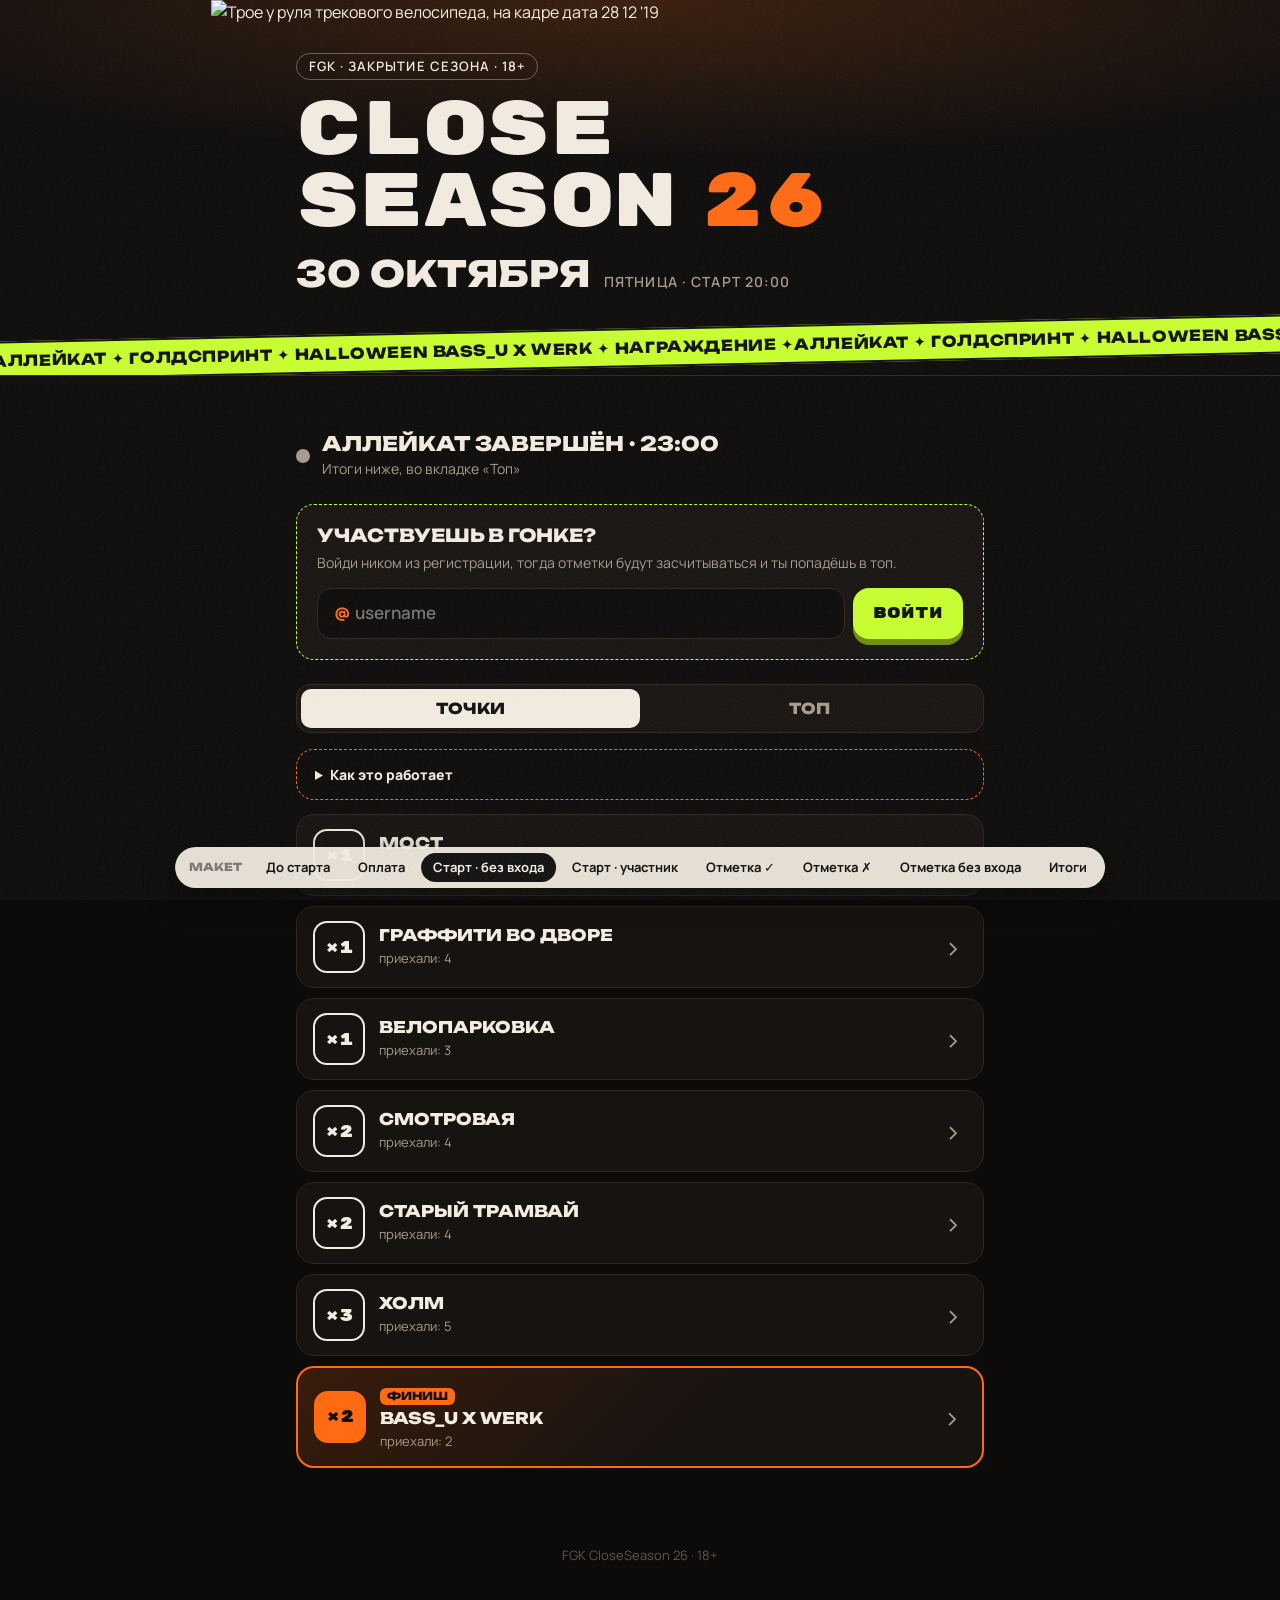
==== index.html @ 2c34e8c1 "Описание: точки сбора нет, старт откуда удобно Co-Authored-By: Claude Opus 5.5 <noreply@anthropic.co" ====
<!doctype html>
<html lang="ru">
<head>
  <meta charset="utf-8">
  <meta name="viewport" content="width=device-width, initial-scale=1">
  <title>FGK CloseSeason 26</title>
  <meta name="description" content="Закрытие сезона FGK 30 октября: аллейкат по точкам города со стартом в 20:00, голдспринт и Halloween bass_u x werk.">
  <meta name="theme-color" content="#0d0b0a">
  <link rel="preconnect" href="https://fonts.googleapis.com">
  <link rel="preconnect" href="https://fonts.gstatic.com" crossorigin>
  <link href="https://fonts.googleapis.com/css2?family=Rubik+Mono+One&family=Unbounded:wght@500;800&family=Manrope:wght@400;600;800&display=swap" rel="stylesheet">
  <link rel="stylesheet" href="style.css?v=202610292200">
</head>
<body>
  <div class="grain" aria-hidden="true"></div>
  <div class="testbar" id="testbar" hidden>
    Тестовый режим: отметки не идут в зачёт
    <button type="button" id="test-exit">выйти</button>
  </div>

  <header class="hero">
    <figure class="hero__photo">
      <img src="assets/hero.webp" alt="Трое у руля трекового велосипеда, на кадре дата 28 12 '19">
    </figure>
    <div class="hero__content">
      <p class="hero__kicker">FGK · закрытие сезона · 18+</p>
      <h1 class="hero__title">Close Season<span>26</span></h1>
      <p class="hero__date"><time datetime="2026-10-30" data-start="date">30 октября</time><span><span data-start="weekday">пятница</span> · старт <span data-start="time">20:00</span></span></p>
    </div>
    <div class="ticker" aria-hidden="true">
      <div class="ticker__track">
        <span>аллейкат ✦ голдспринт ✦ halloween bass_u x werk ✦ награждение ✦ </span>
        <span>аллейкат ✦ голдспринт ✦ halloween bass_u x werk ✦ награждение ✦ </span>
      </div>
    </div>
  </header>

  <main class="wrap">
    <!-- ===== до старта: регистрация ===== -->
    <div class="view" id="reg-view">
      <section class="countdown" aria-live="off">
        <p class="countdown__label">До старта аллейката</p>
        <p class="countdown__value" id="countdown">…</p>
        <p class="countdown__note">В <span data-start="time">20:00</span> регистрация закроется, а здесь появятся точки маршрута.</p>
      </section>

      <section class="intro">
        <p class="lead">На закрытие мы подготовили для вас сразу два эвента, и один плавно перетекает в другой.</p>

        <ol class="route">
          <li class="route__step">
            <span class="route__num">01</span>
            <div>
              <h2>Аллейкат <span class="tag tag--acid" data-start="time">20:00</span></h2>
              <p>Адреса всех точек появятся здесь в <span data-start="time">20:00</span>. Точки сбора нет, каждый стартует откуда ему удобно. Точки берёшь в любом порядке и отмечаешься на месте прямо на сайте, он проверит геолокацию. <b>На каждой точке первый получает больше всего очков, второй меньше, и так далее.</b> Побеждает тот, у кого больше очков в сумме. Некоторые точки ценнее, очки за них умножаются. Финиш в верке отмечаешь последним: после него точки не засчитываются. Отметки засчитываются по нику из регистрации. <strong>Шлем обязателен.</strong></p>
            </div>
          </li>
          <li class="route__step">
            <span class="route__num">02</span>
            <div>
              <h2>Голдспринт</h2>
              <p>Гонка на наших велосипедах и станках, там же награждение. Велики паркуем на улице.</p>
            </div>
          </li>
          <li class="route__step">
            <span class="route__num">03</span>
            <div>
              <h2>Halloween <span class="tag">bass_u x werk</span></h2>
              <p>Финиш аллейката и туса в самом верке. Возьмите сменку под стрепы и под танцы.</p>
            </div>
          </li>
        </ol>
      </section>

      <section class="price" aria-labelledby="price-title">
        <h2 id="price-title" class="section-title">Участие</h2>
        <div class="price__grid">
          <div class="price__card">
            <span class="price__label">с 26 октября</span>
            <span class="price__value">600 ₽</span>
          </div>
          <div class="price__card">
            <span class="price__label">было до 26 октября</span>
            <span class="price__value"><s>300 ₽</s></span>
          </div>
          <div class="price__card price__card--free">
            <span class="price__label">девушки</span>
            <span class="price__value">бесплатно</span>
          </div>
        </div>
      </section>

      <form class="form" id="reg-form" novalidate>
        <h2 class="section-title">Регистрация</h2>
        <p class="form__note"><span class="req">*</span> обязательные поля · закрывается <span data-start="dm">30.10</span> в <span data-start="time">20:00</span></p>

        <div class="field" data-field="telegram">
          <label class="field__label" for="telegram">Ник в Telegram <span class="req">*</span></label>
          <div class="field__input field__input--prefixed">
            <span class="field__prefix" aria-hidden="true">@</span>
            <input id="telegram" name="telegram" type="text" autocomplete="off" autocapitalize="off" spellcheck="false" placeholder="username" required>
          </div>
          <p class="field__error" role="alert"></p>
        </div>

        <fieldset class="field" data-field="gender">
          <legend class="field__label">Пол <span class="req">*</span></legend>
          <div class="choice">
            <label class="choice__item">
              <input type="radio" name="gender" value="М" required>
              <span>М</span>
            </label>
            <label class="choice__item">
              <input type="radio" name="gender" value="Ж">
              <span>Ж</span>
            </label>
          </div>
          <p class="field__hint" id="gender-hint" hidden>Для девушек участие бесплатное.</p>
          <p class="field__error" role="alert"></p>
        </fieldset>

        <button class="submit" type="submit">
          <span class="submit__text">Гоу газ</span>
          <span class="submit__spinner" aria-hidden="true"></span>
        </button>
        <p class="form__status" id="form-status" role="alert"></p>
      </form>

      <section class="done" id="done" hidden tabindex="-1">
        <h2 id="done-title">Ты в списке!</h2>
        <p id="done-text"><span data-start="date">30 октября</span> в <span data-start="time">20:00</span> здесь появятся точки маршрута. Не забудь шлем.</p>

        <div class="paybox" id="paybox" data-state="wait">
          <div class="paybox__head">
            <span class="paybox__badge" id="pay-badge">ждём перевод</span>
            <span class="paybox__sum" id="pay-sum">600 ₽</span>
          </div>
          <p class="paynick paynick--box">В сообщении к переводу обязательно напиши свой ник <button type="button" class="copy" id="pay-nick" data-copy="@nick">@nick</button></p>
          <ol class="paybox__steps">
            <li>Открой приложение своего банка → перевод <b>по номеру телефона</b>.</li>
            <li>Номер: <button type="button" class="copy" data-copy="+79966061200">+7 996 606-12-00</button></li>
            <li>Банк получателя: <b>Сбербанк</b>, получатель Тимур.</li>
            <li>Сумма: <button type="button" class="copy" id="pay-sum-copy" data-copy="600">600 ₽</button></li>
          </ol>
          <form class="paysource" id="paysource" novalidate>
            <label class="paysource__label" for="pay-from">Укажи источник оплаты</label>
            <div class="field__input">
              <input id="pay-from" type="text" autocomplete="off" placeholder="например: Иван И., Тинькофф">
            </div>
            <button class="submit submit--small" type="submit">Я перевёл</button>
            <p class="field__error" id="pay-from-error" role="alert"></p>
          </form>
          <p class="paybox__note" id="pay-note">Как только увидим перевод, отметим оплату, и статус здесь сменится.</p>
          <button type="button" class="paybox__refresh" id="pay-refresh">Обновить статус</button>
        </div>

        <button type="button" class="link-btn" id="again">Зарегистрировать другого участника</button>
      </section>
    </div>

    <!-- ===== со старта: гонка ===== -->
    <div class="view" id="race-view" hidden>
      <section class="live" id="live">
        <span class="live__dot" aria-hidden="true"></span>
        <p class="live__text"><span id="live-label">Аллейкат идёт</span> <span class="live__clock">· <span id="race-clock">20:00</span></span></p>
        <p class="live__sub" id="live-sub">Регистрация закрыта</p>
      </section>

      <!-- гость: точки видны, но отметки не засчитываются -->
      <section class="join" id="race-join">
        <h2>Участвуешь в гонке?</h2>
        <p>Войди ником из регистрации, тогда отметки будут засчитываться и ты попадёшь в топ.</p>
        <form class="join__form" id="login-form" novalidate>
          <div class="field__input field__input--prefixed">
            <span class="field__prefix" aria-hidden="true">@</span>
            <input id="login-nick" type="text" autocomplete="off" autocapitalize="off" spellcheck="false" placeholder="username" aria-label="Ник в Telegram">
          </div>
          <button class="submit submit--small" type="submit">Войти</button>
        </form>
        <p class="field__error" id="login-error" role="alert"></p>
      </section>

      <!-- точки и топ - видны всем -->
      <section id="race-open">
        <div class="me" id="me" hidden></div>

        <div class="tabs" role="tablist">
          <button class="tabs__btn is-active" role="tab" aria-selected="true" data-tab="points">Точки</button>
          <button class="tabs__btn" role="tab" aria-selected="false" data-tab="top">Топ</button>
        </div>

        <div class="tab" id="tab-points">
          <details class="howto">
            <summary>Как это работает</summary>
            <ol>
              <li>Точки берёшь в любом порядке. Нажми на точку: там фото, описание и карта.</li>
              <li>Приехал, жмёшь «Отметиться здесь» и разрешаешь геолокацию: точка засчитывается, только если ты рядом с ней.</li>
              <li>Если гео глючит или уводит за город, отправь фото с точки. Организаторы проверят и засчитают его временем отправки.</li>
              <li>Кто первым приехал на точку, получает больше всего очков, каждый следующий на 1 меньше. Ценность точки (×2) умножает очки.</li>
              <li>Побеждает тот, у кого больше очков. При равенстве выше тот, кто набрал их раньше. Кто где был и топ откроются после конца аллейката.</li>
              <li>Финиш в верке отмечаешь последним: после него точки не засчитываются.</li>
            </ol>
          </details>
          <ul class="cps" id="cps"></ul>
        </div>

        <div class="tab" id="tab-top" hidden>
          <ol class="board" id="board"></ol>
        </div>
      </section>
    </div>
  </main>

  <!-- ===== страница точки ===== -->
  <div class="sheet sheet--cp" id="cp-sheet" hidden>
    <div class="sheet__card cpd" role="dialog" aria-modal="true" aria-label="Точка" tabindex="-1">
      <button type="button" class="cpd__close" id="cp-sheet-close" aria-label="Закрыть">✕</button>
      <div id="cp-sheet-body"></div>
    </div>
  </div>

  <!-- ===== результат отметки ===== -->
  <input type="file" id="photo-input" accept="image/*" capture="environment" hidden>
  <div class="sheet" id="scan-sheet" hidden>
    <div class="sheet__card" role="dialog" aria-modal="true" aria-labelledby="scan-title" tabindex="-1">
      <p class="sheet__step" id="scan-step">Проверяем геолокацию…</p>
      <div class="sheet__icon" id="scan-icon" aria-hidden="true">📍</div>
      <h2 id="scan-title">Точка</h2>
      <p id="scan-text"></p>
      <button type="button" class="submit submit--small" id="scan-close">К точкам</button>
      <button type="button" class="link-btn sheet__extra" id="scan-photo" hidden>Отправить фото с точки</button>
      <button type="button" class="link-btn sheet__extra" id="scan-extra" hidden>Записать сюда координаты точки</button>
    </div>
  </div>

  <!-- переключатель состояний - только для макета -->
  <nav class="demo" aria-label="Состояния макета">
    <span class="demo__label">макет</span>
    <button type="button" data-demo="reg">До старта</button>
    <button type="button" data-demo="pay">Оплата</button>
    <button type="button" data-demo="guest">Старт · без входа</button>
    <button type="button" data-demo="racer">Старт · участник</button>
    <button type="button" data-demo="scan-ok">Отметка ✓</button>
    <button type="button" data-demo="scan-far">Отметка ✗</button>
    <button type="button" data-demo="scan-guest">Отметка без входа</button>
    <button type="button" data-demo="results">Итоги</button>
  </nav>

  <footer class="footer">
    <p>FGK CloseSeason 26 · 18+</p>
  </footer>

  <script src="config.js?v=202610292200"></script>
  <script src="data.js?v=202610292200"></script>
  <script src="app.js?v=202610292200"></script>
</body>
</html>
---- style.css ----
:root {
  --bg: #0d0b0a;
  --bg-2: #171311;
  --ink: #f3ece1;
  --muted: #a89c8c;
  --line: #2e2723;
  --orange: #ff6a13;
  --acid: #c8ff2e;
  --danger: #ff4d6d;
  --radius: 18px;
  --display: "Rubik Mono One", "Unbounded", system-ui, sans-serif;
  --head: "Unbounded", system-ui, sans-serif;
  --body: "Manrope", system-ui, -apple-system, sans-serif;
}

* { box-sizing: border-box; }
[hidden] { display: none !important; }
html { -webkit-text-size-adjust: 100%; }
body {
  margin: 0;
  background: var(--bg);
  color: var(--ink);
  font: 16px/1.55 var(--body);
  overflow-x: hidden;
}
img { max-width: 100%; display: block; }
h1, h2, h3 { margin: 0; }

/* film grain */
.grain {
  position: fixed; inset: 0;
  pointer-events: none; z-index: 50; opacity: .07;
  background-image: url("data:image/svg+xml,%3Csvg xmlns='http://www.w3.org/2000/svg' width='200' height='200'%3E%3Cfilter id='n'%3E%3CfeTurbulence type='fractalNoise' baseFrequency='.9' numOctaves='3' stitchTiles='stitch'/%3E%3C/filter%3E%3Crect width='100%25' height='100%25' filter='url(%23n)'/%3E%3C/svg%3E");
}

/* ---------- hero ---------- */
.hero {
  position: relative;
  padding-bottom: 8px;
  overflow: hidden;
  border-bottom: 1px solid var(--line);
  background: radial-gradient(90% 60% at 50% 0%, rgba(255,106,19,.18), transparent 70%);
}
/* кадр целиком, без обрезки - важны и края, и дата в углу */
.hero__photo {
  margin: 0 auto;
  /* кадр 920×598: по высоте не больше ~62% экрана, чтобы заголовок был виден сразу */
  max-width: min(960px, calc(62vh * 920 / 598));
}
.hero__photo img {
  width: 100%; height: auto;
  filter: saturate(1.1) contrast(1.03);
}
.hero__content {
  position: relative;
  width: 100%; max-width: 720px;
  margin: 0 auto;
  padding: 28px 16px 36px;
}
.hero__kicker {
  display: inline-block;
  margin: 0 0 14px;
  padding: 6px 12px;
  border: 1px solid rgba(243,236,225,.35);
  border-radius: 999px;
  font: 600 13px/1 var(--body);
  letter-spacing: .08em; text-transform: uppercase;
}
.hero__title {
  font: 400 clamp(34px, 8.4vw, 76px)/.95 var(--display);
  text-transform: uppercase;
  letter-spacing: -.02em;
}
.hero__title span {
  color: var(--orange);
  margin-left: .3em;
}

.ticker {
  position: relative;
  background: var(--acid); color: #111;
  transform: rotate(-1.2deg);
  margin: 0 -8px;
  overflow: hidden; white-space: nowrap;
  border-top: 2px solid #111; border-bottom: 2px solid #111;
}
.ticker__track {
  display: inline-flex;
  animation: ticker 22s linear infinite;
}
.ticker__track span {
  padding: 10px 0;
  font: 800 15px/1 var(--head);
  text-transform: uppercase; letter-spacing: .04em;
}
@keyframes ticker { to { transform: translateX(-50%); } }

.hero__date {
  display: flex; flex-wrap: wrap; align-items: baseline; gap: 6px 14px;
  margin: 18px 0 0;
}
.hero__date time {
  font: 800 clamp(24px, 4.6vw, 36px)/1 var(--head);
  text-transform: uppercase;
}
.hero__date span {
  color: var(--muted);
  font: 600 14px/1 var(--body);
  text-transform: uppercase; letter-spacing: .08em;
}

/* ---------- layout ---------- */
.wrap {
  max-width: 720px;
  margin: 0 auto;
  padding: 56px 16px 40px;
}
.section-title {
  font: 800 clamp(24px, 5vw, 32px)/1.1 var(--head);
  text-transform: uppercase;
  margin-bottom: 20px;
}

/* ---------- intro / route ---------- */
.lead {
  margin: 0 0 28px;
  font: 500 clamp(19px, 3.6vw, 24px)/1.4 var(--head);
}
.route {
  list-style: none; margin: 0; padding: 0;
  position: relative;
  display: grid; gap: 12px;
}
.route__step {
  position: relative;
  display: grid; grid-template-columns: 64px 1fr; gap: 16px;
  padding: 18px 20px;
  background: var(--bg-2);
  border: 1px solid var(--line);
  border-radius: var(--radius);
}
.route__step + .route__step::before {
  content: "";
  position: absolute; left: 51px; top: -13px;
  height: 14px; border-left: 2px dashed var(--orange);
}
.route__num {
  display: grid; place-items: center;
  width: 64px; height: 64px;
  border-radius: 50%;
  background: var(--orange); color: #111;
  font: 400 20px/1 var(--display);
}
.route__step h2 {
  font: 800 20px/1.2 var(--head);
  text-transform: uppercase;
  margin: 4px 0 4px;
}
.route__step .tag {
  display: inline-block;
  margin-left: 4px; padding: 3px 8px 4px;
  border-radius: 6px;
  background: var(--orange); color: #111;
  font: 800 .8em/1 var(--head);
  text-transform: none; letter-spacing: 0;
  transform: rotate(-2deg);
}
.route__step p { margin: 0; color: var(--muted); }
.route__step strong { color: var(--acid); font-weight: 800; }
.route__step p b { color: var(--ink); font-weight: 800; }

/* ---------- price ---------- */
.price__grid {
  display: grid; gap: 12px;
  grid-template-columns: repeat(3, 1fr);
}
.price__card {
  display: flex; flex-direction: column; justify-content: space-between; gap: 18px;
  min-height: 130px;
  padding: 18px;
  border-radius: var(--radius);
  border: 1px solid var(--line);
  background: var(--bg-2);
}
.price__card:nth-child(2) { opacity: .5; }
.price__value s { text-decoration-thickness: 3px; }
.price__card--free {
  background: var(--acid); color: #111; border-color: var(--acid);
  transform: rotate(1.5deg);
}
.price__label { font-size: 13px; color: var(--muted); text-transform: uppercase; letter-spacing: .05em; }
.price__card--free .price__label { color: #333; }
.price__value { white-space: nowrap; font: 800 clamp(24px, 5vw, 34px)/1 var(--head); }

.pay {
  margin-top: 16px;
  padding: 16px 20px;
  border: 1px dashed var(--orange);
  border-radius: var(--radius);
}
.pay p { margin: 0; color: var(--muted); }
.pay b { color: var(--ink); }

/* ---------- form ---------- */
.form {
  padding: 28px 22px 26px;
  border-radius: 26px;
  background:
    linear-gradient(var(--bg-2), var(--bg-2)) padding-box,
    linear-gradient(135deg, var(--orange), transparent 40%, transparent 60%, var(--acid)) border-box;
  border: 2px solid transparent;
}
.form .section-title { margin-bottom: 6px; }
.form__note { margin: 0 0 24px; color: var(--muted); font-size: 14px; }
.req { color: var(--orange); }

.field { border: 0; margin: 0 0 22px; padding: 0; min-width: 0; }
.field__label {
  display: block; padding: 0;
  margin-bottom: 10px;
  font: 800 15px/1.2 var(--head);
  text-transform: uppercase; letter-spacing: .02em;
}
.field__hint { margin: -4px 0 10px; color: var(--muted); font-size: 14px; }
.field__hint--pay { line-height: 1.7; }
.field__hint--pay .copy { padding: 2px 8px; }
.paynick {
  margin: 0 0 12px; padding: 10px 12px; border-radius: 10px;
  border: 1px solid var(--orange); background: rgba(255, 106, 19, .1);
  color: var(--ink); font-weight: 800; font-size: 15px; line-height: 1.6;
}
.paynick .copy { padding: 2px 8px; }
.paynick__empty { color: var(--muted); font-weight: 600; }
.paynick--box { margin: 16px 0 0; }
.field__input {
  display: flex; align-items: center;
  border: 1.5px solid var(--line);
  border-radius: 14px;
  background: var(--bg);
  transition: border-color .15s, box-shadow .15s;
}
.field__input:focus-within { border-color: var(--orange); box-shadow: 0 0 0 4px rgba(255,106,19,.18); }
.field__prefix { padding-left: 16px; color: var(--orange); font-weight: 800; font-size: 18px; }
.field__input--prefixed input { padding-left: 4px; }
.field input[type="text"], .paysource input[type="text"] {
  flex: 1; min-width: 0;
  padding: 15px 16px;
  border: 0; outline: 0;
  background: transparent; color: var(--ink);
  font: 600 17px/1.2 var(--body);
}
.field input::placeholder, .paysource input::placeholder { color: #5f554c; }

.choice { display: grid; grid-template-columns: 1fr 1fr; gap: 10px; }
.choice__item { position: relative; cursor: pointer; }
.choice__item input { position: absolute; opacity: 0; pointer-events: none; }
.choice__item span {
  display: grid; place-items: center;
  height: 64px;
  border: 1.5px solid var(--line);
  border-radius: 14px;
  background: var(--bg);
  font: 400 24px/1 var(--display);
  transition: background .15s, color .15s, border-color .15s, transform .15s;
}
.choice__item:hover span { border-color: var(--muted); }
.choice__item input:checked + span { background: var(--orange); border-color: var(--orange); color: #111; transform: translateY(-2px); }
.choice__item input:focus-visible + span { box-shadow: 0 0 0 4px rgba(200,255,46,.35); }
#gender-hint { margin: 10px 0 0; color: var(--acid); }

.field__error { margin: 8px 0 0; min-height: 0; color: var(--danger); font-size: 14px; font-weight: 600; }
.field__error:empty { display: none; }
.field.is-invalid .field__input,
.field.is-invalid .choice__item span { border-color: var(--danger); }

.submit {
  position: relative;
  width: 100%;
  margin-top: 6px;
  padding: 20px;
  border: 0; border-radius: 16px;
  background: var(--acid); color: #111;
  font: 400 20px/1 var(--display);
  text-transform: uppercase;
  cursor: pointer;
  box-shadow: 0 6px 0 #6e8f10;
  transition: transform .1s, box-shadow .1s;
}
.submit:hover { transform: translateY(-1px); box-shadow: 0 7px 0 #6e8f10; }
.submit:active { transform: translateY(5px); box-shadow: 0 1px 0 #6e8f10; }
.submit:focus-visible { outline: 3px solid var(--orange); outline-offset: 4px; }
.submit__spinner {
  display: none;
  position: absolute; right: 22px; top: 50%;
  width: 20px; height: 20px; margin-top: -10px;
  border: 3px solid #111; border-right-color: transparent; border-radius: 50%;
  animation: spin .7s linear infinite;
}
.submit.is-loading .submit__spinner { display: block; }
@keyframes spin { to { transform: rotate(360deg); } }
.form__status { margin: 12px 0 0; text-align: center; color: var(--danger); font-size: 14px; font-weight: 600; }
.form__status:empty { display: none; }

/* ---------- done ---------- */
.done {
  text-align: center;
  padding: 36px 22px;
  border-radius: 26px;
  background: var(--orange); color: #111;
  outline: none;
}
.done h2 { font: 400 clamp(28px, 7vw, 44px)/1 var(--display); text-transform: uppercase; margin: 12px 0; }
.done p { margin: 0 0 20px; font-weight: 600; }
.paybox {
  margin: 4px auto 22px;
  max-width: 460px;
  padding: 20px;
  border-radius: 20px;
  background: var(--bg); color: var(--ink);
  text-align: left;
}
.paybox__head { display: flex; align-items: center; justify-content: space-between; gap: 12px; }
.paybox__badge {
  padding: 6px 10px; border-radius: 999px; white-space: nowrap;
  background: var(--line); color: var(--ink);
  font: 800 12px/1 var(--head); text-transform: uppercase;
}
.paybox__sum { font: 800 30px/1 var(--head); white-space: nowrap; }
.paybox__steps { margin: 16px 0 0; padding-left: 20px; display: grid; gap: 10px; color: var(--muted); font-size: 15px; }
.paybox__steps b { color: var(--ink); }
.paybox__note { margin: 16px 0 0 !important; color: var(--muted); font-size: 14px; font-weight: 400 !important; }
.paybox__refresh {
  all: unset; cursor: pointer; margin-top: 12px;
  color: var(--orange); font-size: 14px; font-weight: 800;
}
.paybox__refresh:disabled { opacity: .5; cursor: progress; }
.paybox[data-state="paid"] .paybox__badge,
.paybox[data-state="free"] .paybox__badge { background: var(--acid); color: #111; }
.paybox[data-state="paid"] .paynick,
.paybox[data-state="free"] .paynick,
.paybox[data-state="paid"] .paybox__steps,
.paybox[data-state="free"] .paybox__steps,
.paybox[data-state="paid"] .paybox__refresh,
.paybox[data-state="free"] .paybox__refresh { display: none; }
.copy {
  all: unset; cursor: pointer;
  display: inline-block; margin: 2px 0;
  padding: 5px 10px; border-radius: 8px;
  background: var(--bg-2); border: 1px solid var(--line);
  color: var(--orange); font-weight: 800;
}
.copy::after { content: " ⧉"; opacity: .6; font-weight: 400; }
.copy:focus-visible, .paybox__refresh:focus-visible { outline: 2px solid var(--acid); outline-offset: 2px; }

.link-btn { all: unset; cursor: pointer; font-weight: 800; text-decoration: underline; text-underline-offset: 4px; }
@keyframes bob { 50% { transform: translateY(-8px) rotate(-6deg); } }

.footer {
  padding: 24px 16px 40px;
  text-align: center;
  color: #5f554c; font-size: 13px;
}

/* ---------- tags ---------- */
.tag--acid { background: var(--acid); }

/* ---------- countdown ---------- */
.countdown {
  padding: 22px 22px 20px;
  border-radius: var(--radius);
  border: 1px solid var(--line);
  background: var(--bg-2);
}
.countdown__label { margin: 0 0 6px; color: var(--muted); font-size: 13px; text-transform: uppercase; letter-spacing: .08em; }
.countdown__value { margin: 0; font: 800 clamp(28px, 7vw, 44px)/1.1 var(--head); color: var(--orange); }
.countdown__note { margin: 10px 0 0; color: var(--muted); font-size: 14px; }

/* ---------- race: live header ---------- */
.view { display: grid; gap: 56px; }
.view > * { margin-bottom: 0; }
#race-view { gap: 24px; }
.live {
  display: grid; grid-template-columns: auto 1fr; align-items: center; gap: 2px 12px;
}
.live__dot {
  grid-row: span 2;
  width: 14px; height: 14px; border-radius: 50%;
  background: var(--danger);
  box-shadow: 0 0 0 0 rgba(255,77,109,.6);
  animation: pulse 1.6s infinite;
}
@keyframes pulse { 70% { box-shadow: 0 0 0 12px rgba(255,77,109,0); } 100% { box-shadow: 0 0 0 0 rgba(255,77,109,0); } }
.live__text { margin: 0; font: 800 20px/1.2 var(--head); text-transform: uppercase; }
.live__sub { margin: 0; color: var(--muted); font-size: 14px; }
.live__clock { white-space: nowrap; color: var(--orange); }
.live.is-ended .live__clock { color: inherit; }
.live.is-ended .live__dot { background: var(--muted); animation: none; }
.countdown--race { margin: 0; }

/* ---------- race: join ---------- */
.join {
  padding: 20px;
  border-radius: var(--radius);
  border: 1.5px dashed var(--acid);
  background: var(--bg-2);
}
.join h2 { font: 800 18px/1.2 var(--head); text-transform: uppercase; }
.join > p { margin: 6px 0 14px; color: var(--muted); font-size: 14px; }
.join__form { display: grid; grid-template-columns: minmax(0, 1fr) auto; gap: 8px; }
.join__form input {
  flex: 1; min-width: 0; padding: 14px 14px 14px 4px;
  border: 0; outline: 0; background: transparent; color: var(--ink);
  font: 600 17px/1.2 var(--body);
}
.join .field__error { margin-bottom: 0; }
.submit--small { width: auto; padding: 14px 20px; font-size: 16px; margin-top: 0; }
.sheet .submit--small { width: 100%; }

/* ---------- race: me ---------- */
.me {
  display: flex; flex-wrap: wrap; align-items: baseline; gap: 6px 18px;
  padding: 16px 18px;
  border-radius: var(--radius);
  background: var(--orange); color: #111;
  margin-bottom: 16px;
}
.me__nick { font: 800 18px/1.2 var(--head); margin-right: auto; }
.me__stat { font-size: 14px; }
.me__stat b { font: 800 18px/1 var(--head); }
.me__warn { flex-basis: 100%; font-size: 13px; font-weight: 800; }
.me__warn::before { content: "⚠ "; }

/* ---------- tabs ---------- */
.tabs {
  display: grid; grid-template-columns: 1fr 1fr;
  padding: 4px; margin-bottom: 16px;
  border-radius: 14px; background: var(--bg-2); border: 1px solid var(--line);
}
.tabs__btn {
  all: unset; cursor: pointer; text-align: center;
  padding: 12px; border-radius: 10px;
  font: 800 15px/1 var(--head); text-transform: uppercase; color: var(--muted);
}
.tabs__btn.is-active { background: var(--ink); color: #111; }
.tabs__btn:focus-visible { outline: 2px solid var(--acid); outline-offset: 2px; }

.howto {
  margin-bottom: 14px; padding: 14px 18px;
  border-radius: var(--radius); border: 1px dashed var(--orange);
  color: var(--muted); font-size: 14px;
}
.howto summary { cursor: pointer; color: var(--ink); font-weight: 800; }
.howto ol { margin: 10px 0 0; padding-left: 20px; display: grid; gap: 4px; }

/* ---------- checkpoints ---------- */
.cps { list-style: none; margin: 0; padding: 0; display: grid; gap: 10px; }
.cp {
  display: grid; grid-template-columns: 52px 1fr auto; align-items: center; gap: 14px;
  padding: 14px 16px;
  border-radius: var(--radius);
  border: 1px solid var(--line);
  background: var(--bg-2);
}
.cp__value {
  display: grid; place-items: center;
  width: 52px; height: 52px; border-radius: 14px;
  border: 2px solid var(--ink);
  font: 400 17px/1 var(--display);
}
.cp h3 { font: 800 16px/1.2 var(--head); text-transform: uppercase; }
.cp__photo {
  grid-column: 1 / -1;
  display: block; margin: -2px -4px 2px;
  border-radius: 12px; overflow: hidden;
  aspect-ratio: 16 / 9; background: var(--line);
}
.cp__photo img { width: 100%; height: 100%; object-fit: cover; }
.cp p.cp__desc { margin-top: 4px; color: var(--ink); font-size: 14px; line-height: 1.45; white-space: pre-line; }
.cp p { margin: 2px 0 0; color: var(--muted); font-size: 14px; }
.cp__map { color: var(--orange); font-size: 13px; font-weight: 700; text-decoration: none; }
.cp__map:hover { text-decoration: underline; }
.cp__status { font-size: 13px; color: var(--muted); white-space: nowrap; text-align: right; }
.cp[data-cp] { cursor: pointer; transition: border-color .15s, transform .1s; }
.cp[data-cp]:hover { border-color: var(--muted); }
.cp[data-cp]:active { transform: scale(.99); }
.cp[data-cp]:focus-visible { outline: 2px solid var(--acid); outline-offset: 2px; }
.cp p.cp__meta { margin-top: 3px; color: var(--muted); font-size: 13px; }
.cp__mine { color: var(--acid); font-weight: 800; }
.cp__thumb { width: 56px; height: 56px; border-radius: 10px; object-fit: cover; background: var(--line); }
.cp__chev { color: var(--muted); font-size: 28px; line-height: 1; padding: 0 6px; }

/* страница точки */
.sheet--cp { align-items: end; }
.sheet__card.cpd { position: relative; text-align: left; max-height: calc(100vh - 32px); overflow-y: auto; padding: 16px 18px 22px; }
.cpd__close {
  all: unset; cursor: pointer; position: absolute; top: 24px; right: 26px; z-index: 2;
  width: 36px; height: 36px; border-radius: 50%; display: grid; place-items: center;
  background: rgba(13,11,10,.75); color: var(--ink); font-size: 16px;
}
.cpd__close:focus-visible { outline: 2px solid var(--acid); }
.cpd__gallery { position: relative; margin: 0 0 14px; border-radius: 14px; overflow: hidden; background: var(--line); }
.cpd__track { display: flex; align-items: center; overflow-x: auto; scroll-snap-type: x mandatory; scrollbar-width: none; }
.cpd__track::-webkit-scrollbar { display: none; }
.cpd__slide { flex: 0 0 100%; scroll-snap-align: start; }
/* вытянутые фото чуть подрезаем до 4:5, горизонтальные - как есть */
.cpd__slide img { display: block; width: 100%; height: auto; aspect-ratio: auto; max-height: 60vh; object-fit: cover; }
.cpd__slide img.is-tall { aspect-ratio: 4 / 5; }
.cpd__count {
  position: absolute; right: 10px; bottom: 10px; padding: 4px 10px; border-radius: 99px;
  background: rgba(0, 0, 0, .6); color: #fff; font: 800 13px/1.2 var(--body);
}
.cpd__head { display: grid; grid-template-columns: 52px 1fr; gap: 12px; align-items: center; padding-right: 40px; }
.cpd__head h2 { font: 800 20px/1.15 var(--head); text-transform: uppercase; }
.cpd__desc { margin: 12px 0 0; color: var(--ink); font-size: 15px; line-height: 1.5; white-space: pre-line; }
.cpd__desc a { color: var(--orange); word-break: break-all; }
.cpd__map { display: inline-block; margin-top: 12px; color: var(--orange); font-weight: 800; text-decoration: none; }
.cp__wait { color: var(--orange); font-weight: 800; }
.cpd__checkin { margin-top: 18px; }
.cpd__checkin .submit { width: 100%; }
.cpd__status { margin: 18px 0 0; color: var(--acid); font-weight: 800; }
.cpd__status--wait { margin: 0 0 12px; color: var(--orange); font-weight: 600; font-size: 14px; }
.cpd__photo-btn { display: block; margin: 14px auto 0; color: var(--muted); font-size: 14px; }
.cpd__sub { margin: 20px 0 8px; font: 800 14px/1 var(--head); text-transform: uppercase; color: var(--muted); }
.cpd__empty { margin: 0; color: var(--muted); font-size: 14px; }
.arrivals { list-style: none; margin: 0; padding: 0; display: grid; gap: 6px; }
.arrivals li {
  display: grid; grid-template-columns: 32px 1fr auto; align-items: center; gap: 10px;
  padding: 8px 12px; border-radius: 10px; background: var(--bg);
}
.arrivals li.is-me { outline: 2px solid var(--orange); }
.arrivals__place { font: 400 15px/1 var(--display); color: var(--acid); text-align: center; }
.arrivals li:first-child .arrivals__place { color: var(--orange); }
.arrivals__nick { font-weight: 800; overflow: hidden; text-overflow: ellipsis; }
.arrivals__time { color: var(--muted); font-size: 13px; }
.cp--done { border-color: rgba(200,255,46,.4); }
.cp--done .cp__value { background: var(--acid); border-color: var(--acid); color: #111; }
.cp--done .cp__status { color: var(--acid); font-weight: 800; }
.cp--final { border: 2px solid var(--orange); background: linear-gradient(135deg, rgba(255,106,19,.18), var(--bg-2) 60%); }
.cp--final .cp__value { background: var(--orange); border-color: var(--orange); color: #111; }
.cp__flag {
  display: inline-block; margin-bottom: 4px; padding: 3px 7px; border-radius: 6px;
  background: var(--orange); color: #111; font: 800 11px/1 var(--head); text-transform: uppercase;
}

/* ---------- leaderboard ---------- */
.board { list-style: none; margin: 0; padding: 0; display: grid; gap: 8px; }
.row {
  display: grid; grid-template-columns: 36px 1fr auto; align-items: center; gap: 12px;
  padding: 12px 16px;
  border-radius: 14px; border: 1px solid var(--line); background: var(--bg-2);
}
.row__place { font: 400 18px/1 var(--display); color: var(--muted); text-align: center; }
.row--top .row__place { color: var(--acid); }
.row:first-child .row__place { color: var(--orange); font-size: 24px; }
.row__who b { display: block; font-weight: 800; overflow: hidden; text-overflow: ellipsis; }
.row__dots { display: flex; gap: 4px; margin-top: 6px; }
.row__dots i { width: 10px; height: 10px; border-radius: 50%; border: 1.5px solid #4a403a; }
.row__dots i.on { background: var(--acid); border-color: var(--acid); }
.row__dots i.fin { border-radius: 3px; }
.row__dots i.fin.on { background: var(--orange); border-color: var(--orange); }
.row__score { text-align: right; }
.row__score b { display: block; font: 800 22px/1 var(--head); }
.row__score small { color: var(--muted); font-size: 12px; }
.row--me { border: 2px solid var(--orange); }
.board__empty { padding: 20px; text-align: center; color: var(--muted); border: 1px dashed var(--line); border-radius: 14px; }

/* ---------- scan sheet ---------- */
.sheet {
  position: fixed; inset: 0; z-index: 40;
  display: grid; align-items: end; justify-items: center;
  padding: 16px;
  background: rgba(8,6,5,.7);
  backdrop-filter: blur(4px);
}
.sheet__card {
  width: 100%; max-width: 440px;
  padding: 26px 22px 22px;
  border-radius: 26px;
  background: var(--bg-2); border: 1px solid var(--line);
  text-align: center; outline: none;
  animation: up .25s ease-out;
}
@keyframes up { from { transform: translateY(30px); opacity: 0; } }
.sheet__step { margin: 0; color: var(--muted); font-size: 13px; text-transform: uppercase; letter-spacing: .08em; }
.sheet__icon {
  display: grid; place-items: center;
  width: 76px; height: 76px; margin: 16px auto 12px;
  border-radius: 50%; background: var(--line);
  font: 400 32px/1 var(--display);
}
.sheet h2 { font: 800 24px/1.2 var(--head); text-transform: uppercase; }
.sheet p#scan-text { margin: 8px 0 20px; color: var(--muted); }
.sheet p#scan-text b { color: var(--ink); }
.sheet[data-state="ok"] .sheet__icon { background: var(--acid); color: #111; }
.sheet[data-state="far"] .sheet__icon { background: var(--danger); color: #111; }
.sheet[data-state="wait"] .sheet__icon { animation: bob 1.2s ease-in-out infinite; }

/* ---------- test mode ---------- */
.testbar {
  position: sticky; top: 0; z-index: 46;
  display: flex; justify-content: center; align-items: center; gap: 12px;
  padding: 8px 16px;
  background: repeating-linear-gradient(-45deg, var(--acid) 0 14px, #b5e81f 14px 28px);
  color: #111; font: 800 13px/1.2 var(--head); text-transform: uppercase; text-align: center;
}
.testbar button { all: unset; cursor: pointer; text-decoration: underline; text-underline-offset: 3px; }
.sheet__extra { display: block; margin: 14px auto 0; color: var(--orange); font-weight: 800; }
.sheet__extra:disabled { opacity: .5; }
.sheet p#scan-text small { color: var(--muted); }

/* ---------- mockup switcher ---------- */
.demo {
  position: fixed; left: 50%; bottom: 12px; z-index: 45;
  transform: translateX(-50%);
  display: flex; gap: 4px; align-items: center;
  max-width: calc(100% - 24px); overflow-x: auto;
  padding: 6px; border-radius: 999px;
  background: rgba(243,236,225,.95); color: #111;
  box-shadow: 0 8px 30px rgba(0,0,0,.5);
  scrollbar-width: none;
}
.demo__label { padding: 0 8px; font: 800 11px/1 var(--head); text-transform: uppercase; opacity: .5; }
.demo button {
  all: unset; cursor: pointer; white-space: nowrap;
  padding: 8px 12px; border-radius: 999px;
  font: 700 13px/1 var(--body);
}
.demo button.is-active { background: #111; color: var(--ink); }
.footer { padding-bottom: 90px; }

@media (max-width: 600px) {
  .cp { grid-template-columns: 44px 1fr auto; }
  .cp__value { width: 44px; height: 44px; font-size: 15px; }
  .cp__status { grid-column: 2; text-align: left; }
  .cp__photo { margin: -2px 0 2px; }
}

@media (max-width: 600px) {
  .price__grid { grid-template-columns: 1fr; }
  .price__card { min-height: 0; flex-direction: row; align-items: center; }
  .price__card--free { transform: rotate(-1deg); }
  .route__step { grid-template-columns: 48px 1fr; padding: 16px; }
  .route__num { width: 48px; height: 48px; font-size: 16px; }
  .route__step + .route__step::before { left: 39px; }
  .hero__content { padding: 22px 16px 28px; }
}

@media (prefers-reduced-motion: reduce) {
  *, *::before, *::after { animation: none !important; transition: none !important; }
}

/* «с чьей карты перевёл» - на экране оплаты */
.paysource { margin-top: 18px; padding-top: 16px; border-top: 1px solid var(--line); display: grid; gap: 10px; }
.paysource__label { color: var(--ink); font-weight: 800; font-size: 15px; line-height: 1.4; }
.paysource .field__error { margin: 0; }
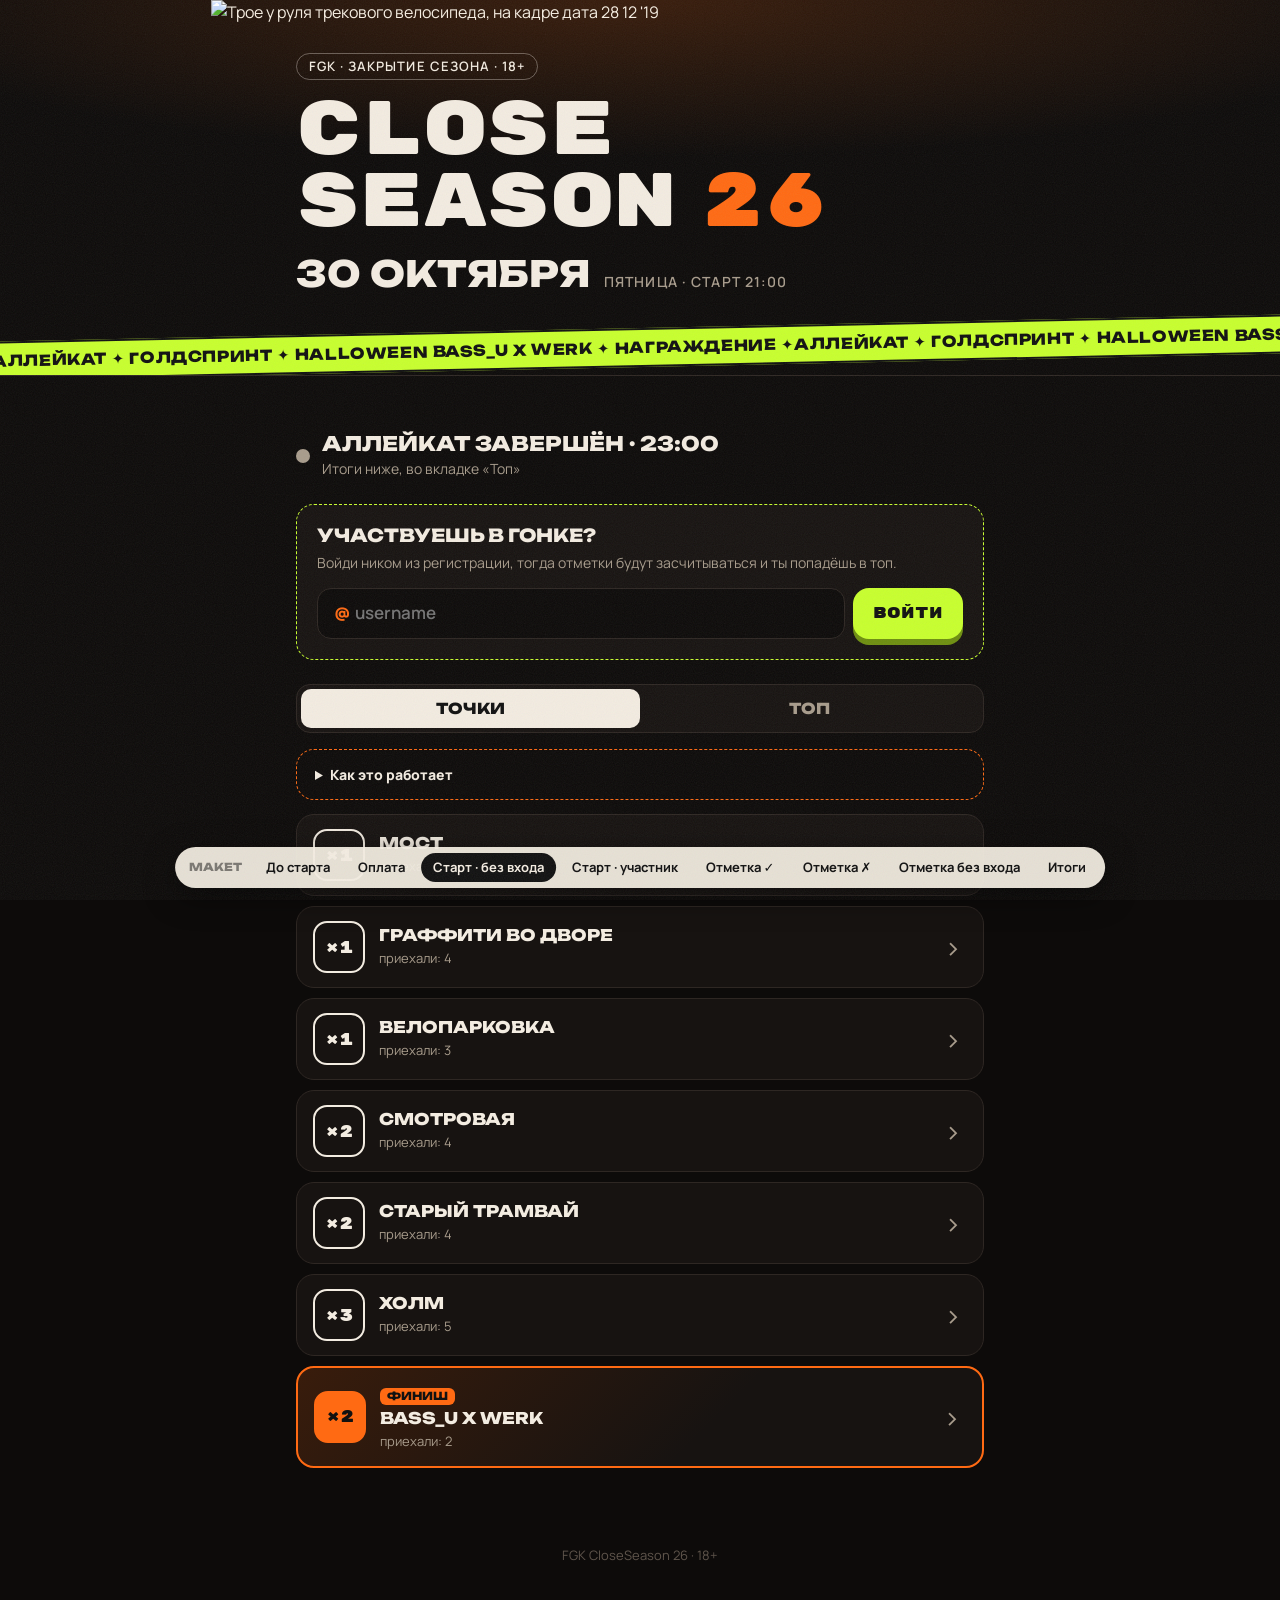
==== commit d5c9771c: "Перенести старт аллейката на 21:00" ====
--- a/index.html
+++ b/index.html
@@ -4,7 +4,7 @@
   <meta charset="utf-8">
   <meta name="viewport" content="width=device-width, initial-scale=1">
   <title>FGK CloseSeason 26</title>
-  <meta name="description" content="Закрытие сезона FGK 30 октября: аллейкат по точкам города со стартом в 20:00, голдспринт и Halloween bass_u x werk.">
+  <meta name="description" content="Закрытие сезона FGK 30 октября: аллейкат по точкам города со стартом в 21:00, голдспринт и Halloween bass_u x werk.">
   <meta name="theme-color" content="#0d0b0a">
   <link rel="preconnect" href="https://fonts.googleapis.com">
   <link rel="preconnect" href="https://fonts.gstatic.com" crossorigin>
@@ -25,7 +25,7 @@
     <div class="hero__content">
       <p class="hero__kicker">FGK · закрытие сезона · 18+</p>
       <h1 class="hero__title">Close Season<span>26</span></h1>
-      <p class="hero__date"><time datetime="2026-10-30" data-start="date">30 октября</time><span><span data-start="weekday">пятница</span> · старт <span data-start="time">20:00</span></span></p>
+      <p class="hero__date"><time datetime="2026-10-30" data-start="date">30 октября</time><span><span data-start="weekday">пятница</span> · старт <span data-start="time">21:00</span></span></p>
     </div>
     <div class="ticker" aria-hidden="true">
       <div class="ticker__track">
@@ -41,7 +41,7 @@
       <section class="countdown" aria-live="off">
         <p class="countdown__label">До старта аллейката</p>
         <p class="countdown__value" id="countdown">…</p>
-        <p class="countdown__note">В <span data-start="time">20:00</span> регистрация закроется, а здесь появятся точки маршрута.</p>
+        <p class="countdown__note">В <span data-start="time">21:00</span> регистрация закроется, а здесь появятся точки маршрута.</p>
       </section>
 
       <section class="intro">
@@ -51,8 +51,8 @@
           <li class="route__step">
             <span class="route__num">01</span>
             <div>
-              <h2>Аллейкат <span class="tag tag--acid" data-start="time">20:00</span></h2>
-              <p>Адреса всех точек появятся здесь в <span data-start="time">20:00</span>. Точки сбора нет, каждый стартует откуда ему удобно. Точки берёшь в любом порядке и отмечаешься на месте прямо на сайте, он проверит геолокацию. <b>На каждой точке первый получает больше всего очков, второй меньше, и так далее.</b> Побеждает тот, у кого больше очков в сумме. Некоторые точки ценнее, очки за них умножаются. Финиш в верке отмечаешь последним: после него точки не засчитываются. Отметки засчитываются по нику из регистрации. <strong>Шлем обязателен.</strong></p>
+              <h2>Аллейкат <span class="tag tag--acid" data-start="time">21:00</span></h2>
+              <p>Адреса всех точек появятся здесь в <span data-start="time">21:00</span>. Точки сбора нет, каждый стартует откуда ему удобно. Точки берёшь в любом порядке: на месте сканируешь QR-код, а сайт проверяет геолокацию. <b>На каждой точке первый получает больше всего очков, второй меньше, и так далее.</b> Побеждает тот, у кого больше очков в сумме. Некоторые точки ценнее, очки за них умножаются. Финиш в верке отмечаешь последним: после него точки не засчитываются. Отметки засчитываются по нику из регистрации. <strong>Шлем обязателен.</strong></p>
             </div>
           </li>
           <li class="route__step">
@@ -92,7 +92,7 @@
 
       <form class="form" id="reg-form" novalidate>
         <h2 class="section-title">Регистрация</h2>
-        <p class="form__note"><span class="req">*</span> обязательные поля · закрывается <span data-start="dm">30.10</span> в <span data-start="time">20:00</span></p>
+        <p class="form__note"><span class="req">*</span> обязательные поля · закрывается <span data-start="dm">30.10</span> в <span data-start="time">21:00</span></p>
 
         <div class="field" data-field="telegram">
           <label class="field__label" for="telegram">Ник в Telegram <span class="req">*</span></label>
@@ -128,7 +128,7 @@
 
       <section class="done" id="done" hidden tabindex="-1">
         <h2 id="done-title">Ты в списке!</h2>
-        <p id="done-text"><span data-start="date">30 октября</span> в <span data-start="time">20:00</span> здесь появятся точки маршрута. Не забудь шлем.</p>
+        <p id="done-text"><span data-start="date">30 октября</span> в <span data-start="time">21:00</span> здесь появятся точки маршрута. Не забудь шлем.</p>
 
         <div class="paybox" id="paybox" data-state="wait">
           <div class="paybox__head">
@@ -162,7 +162,7 @@
     <div class="view" id="race-view" hidden>
       <section class="live" id="live">
         <span class="live__dot" aria-hidden="true"></span>
-        <p class="live__text"><span id="live-label">Аллейкат идёт</span> <span class="live__clock">· <span id="race-clock">20:00</span></span></p>
+        <p class="live__text"><span id="live-label">Аллейкат идёт</span> <span class="live__clock">· <span id="race-clock">21:00</span></span></p>
         <p class="live__sub" id="live-sub">Регистрация закрыта</p>
       </section>
 
@@ -251,7 +251,7 @@
   </footer>
 
   <script src="config.js?v=202610292200"></script>
-  <script src="data.js?v=202610292200"></script>
-  <script src="app.js?v=202610292200"></script>
+  <script src="data.js?v=202610301630"></script>
+  <script src="app.js?v=202610301630"></script>
 </body>
 </html>
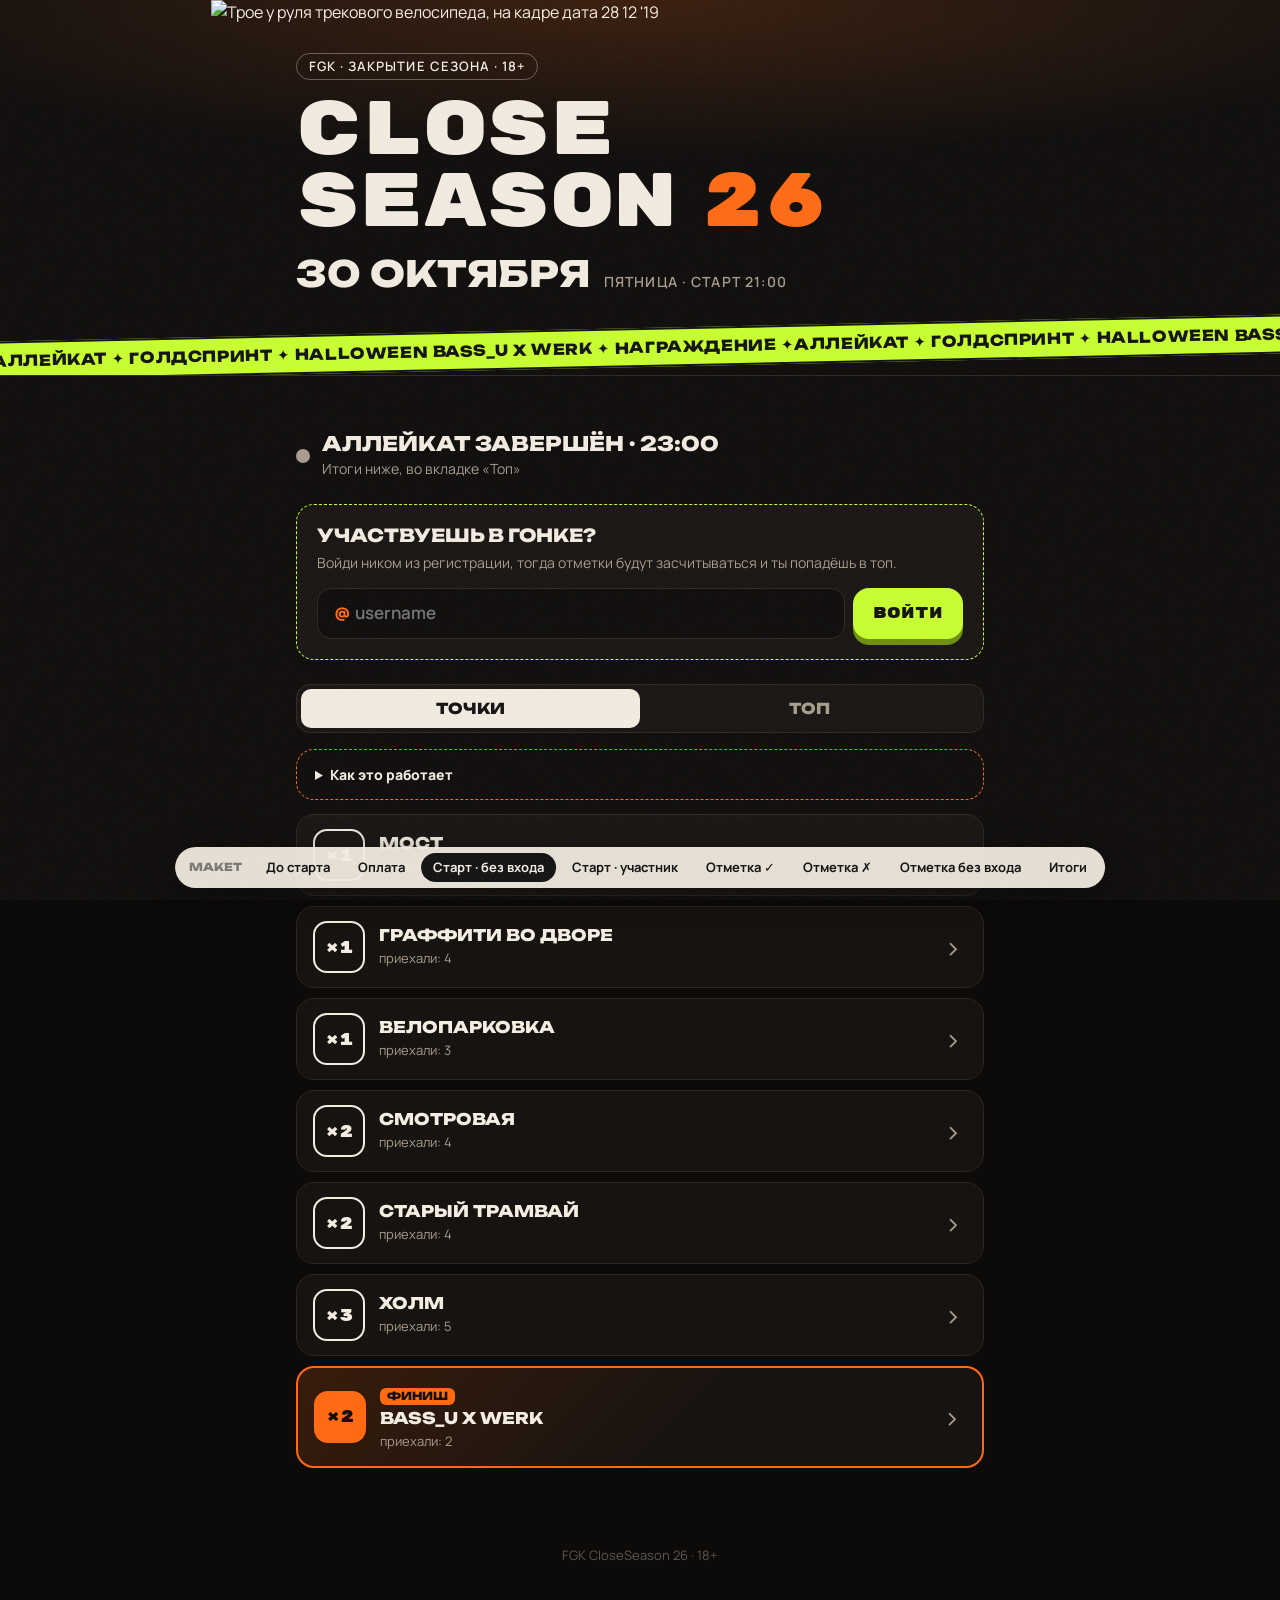
==== commit c587e01c: "Добавить тестовую страницу аллейката" ====
--- a/index.html
+++ b/index.html
@@ -252,6 +252,6 @@
 
   <script src="config.js?v=202610292200"></script>
   <script src="data.js?v=202610301630"></script>
-  <script src="app.js?v=202610301630"></script>
+  <script src="app.js?v=202610301700"></script>
 </body>
 </html>
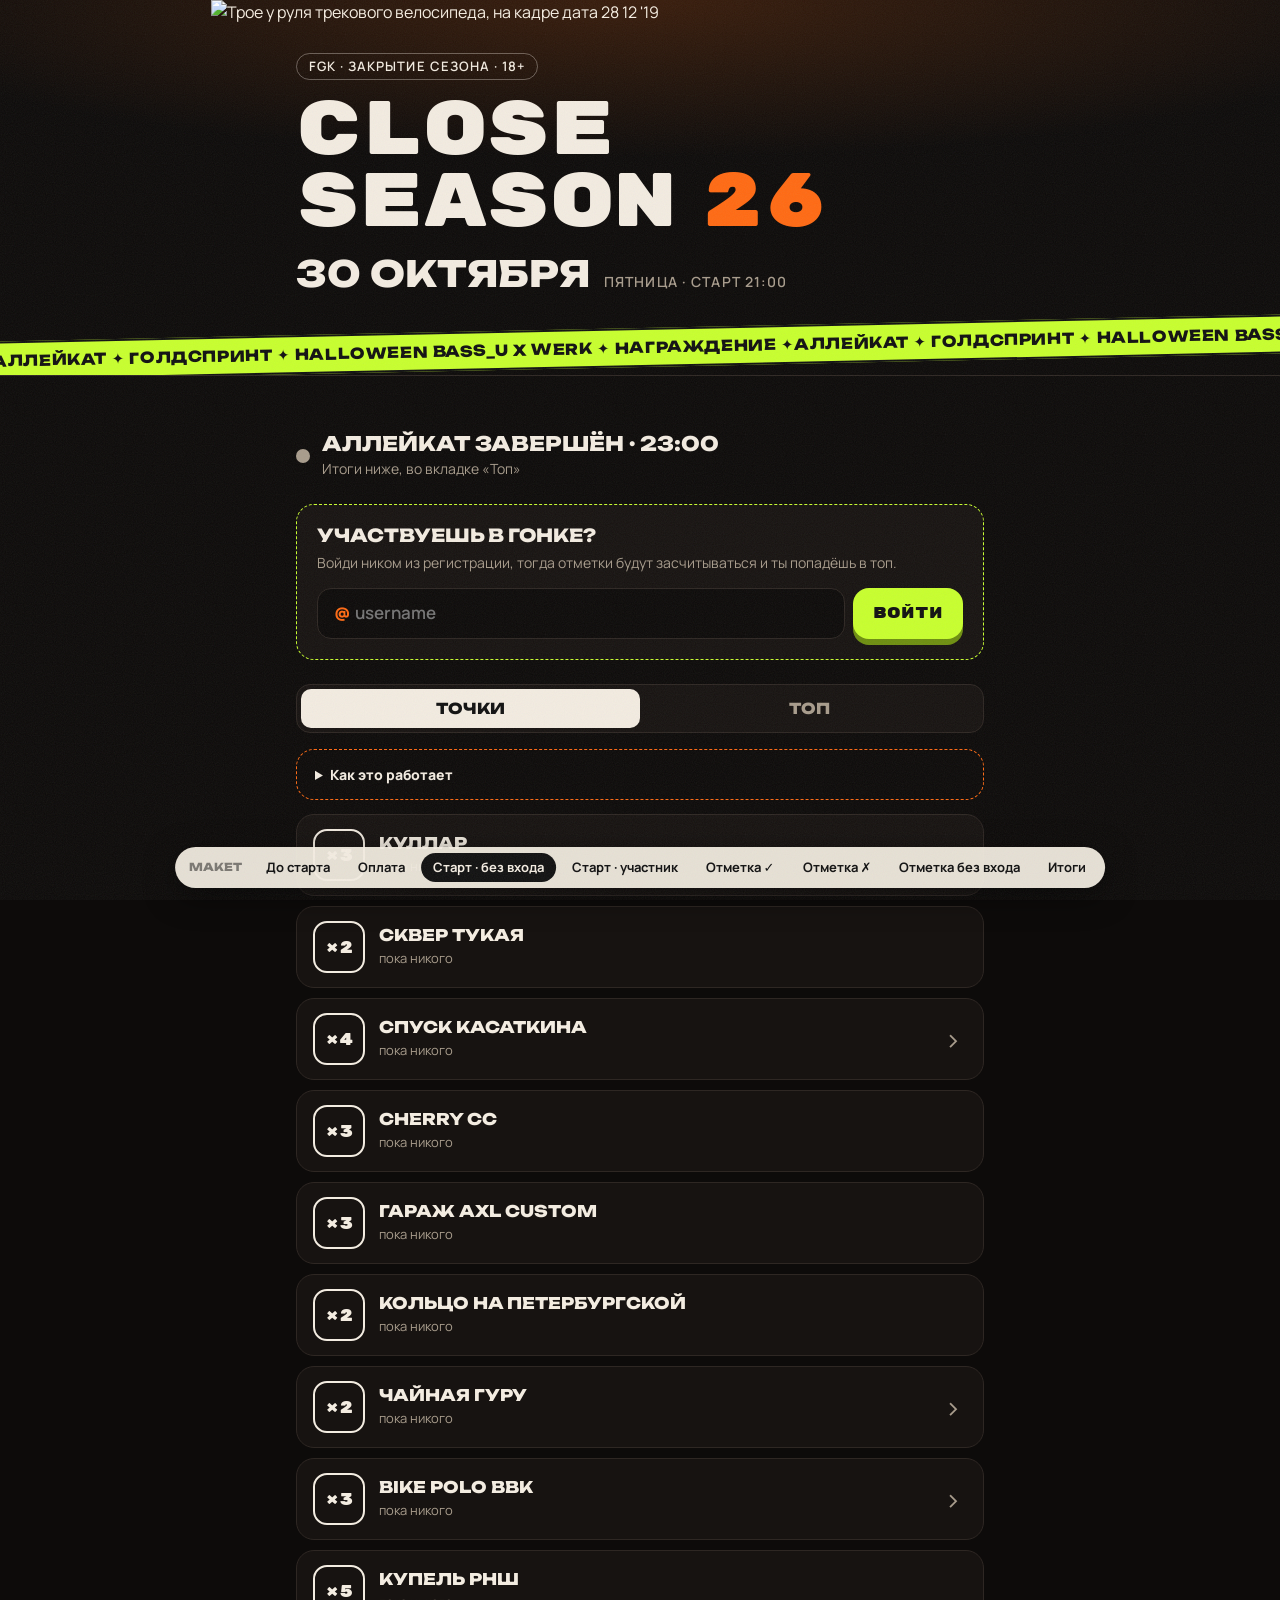
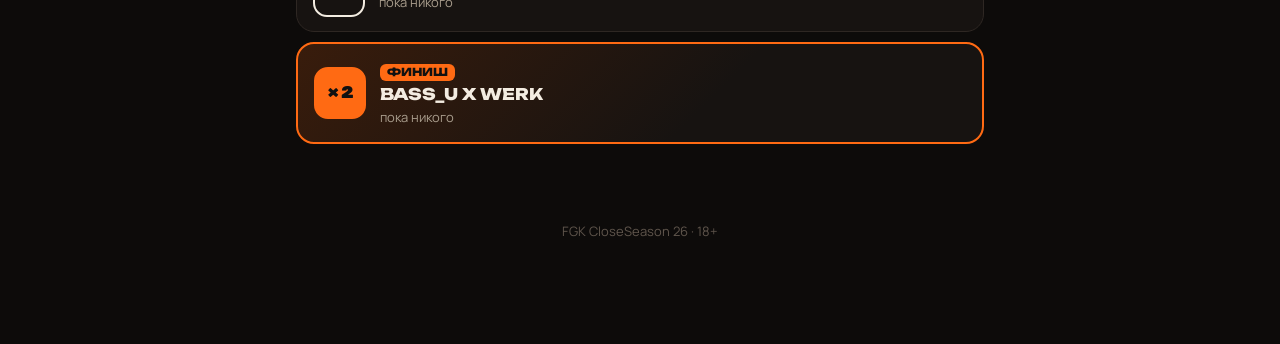
==== commit 8b2fea22: "Use real sheet data on test page" ====
--- a/index.html
+++ b/index.html
@@ -251,7 +251,7 @@
   </footer>
 
   <script src="config.js?v=202610292200"></script>
-  <script src="data.js?v=202610301630"></script>
-  <script src="app.js?v=202610301700"></script>
+  <script src="data.js?v=202610301815"></script>
+  <script src="app.js?v=202610301815"></script>
 </body>
 </html>
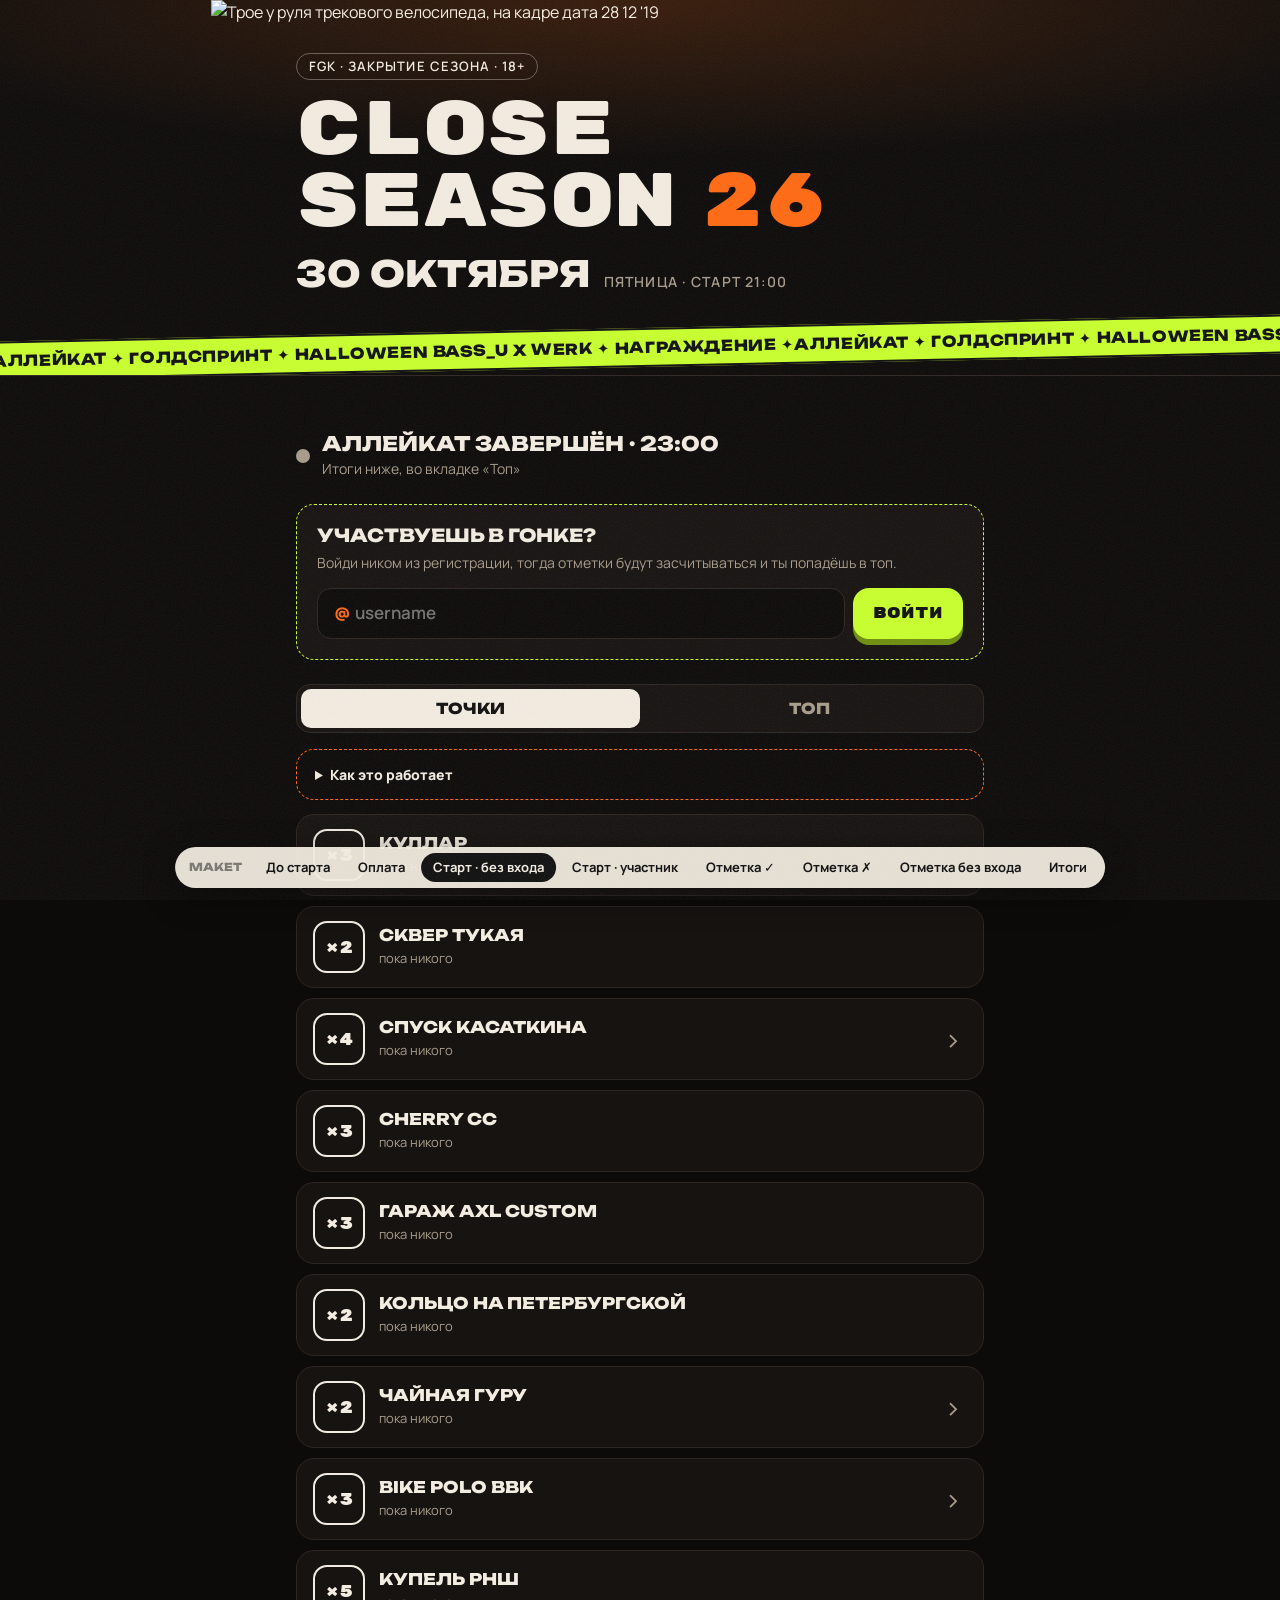
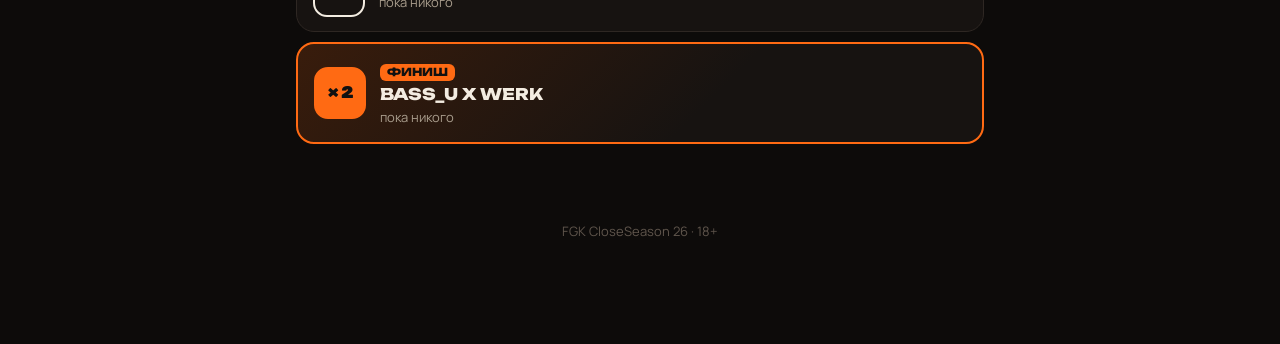
==== commit f7b66f6c: "Add coordinate copy button to checkpoints" ====
--- a/index.html
+++ b/index.html
@@ -9,7 +9,7 @@
   <link rel="preconnect" href="https://fonts.googleapis.com">
   <link rel="preconnect" href="https://fonts.gstatic.com" crossorigin>
   <link href="https://fonts.googleapis.com/css2?family=Rubik+Mono+One&family=Unbounded:wght@500;800&family=Manrope:wght@400;600;800&display=swap" rel="stylesheet">
-  <link rel="stylesheet" href="style.css?v=202610292200">
+  <link rel="stylesheet" href="style.css?v=202610301900">
 </head>
 <body>
   <div class="grain" aria-hidden="true"></div>
@@ -194,8 +194,9 @@
             <summary>Как это работает</summary>
             <ol>
               <li>Точки берёшь в любом порядке. Нажми на точку: там фото, описание и карта.</li>
-              <li>Приехал, жмёшь «Отметиться здесь» и разрешаешь геолокацию: точка засчитывается, только если ты рядом с ней.</li>
-              <li>Если гео глючит или уводит за город, отправь фото с точки. Организаторы проверят и засчитают его временем отправки.</li>
+              <li>На каждой точке висит QR-код. Приехал — сканируешь его камерой телефона и открываешь ссылку.</li>
+              <li>Разрешаешь геолокацию: отметка засчитывается, только если ты рядом с точкой. Без QR-кода отметиться нельзя.</li>
+              <li>Если после сканирования QR гео глючит или уводит за город, отправь фото с точки. Организаторы проверят и засчитают его временем отправки.</li>
               <li>Кто первым приехал на точку, получает больше всего очков, каждый следующий на 1 меньше. Ценность точки (×2) умножает очки.</li>
               <li>Побеждает тот, у кого больше очков. При равенстве выше тот, кто набрал их раньше. Кто где был и топ откроются после конца аллейката.</li>
               <li>Финиш в верке отмечаешь последним: после него точки не засчитываются.</li>
@@ -252,6 +253,6 @@
 
   <script src="config.js?v=202610292200"></script>
   <script src="data.js?v=202610301815"></script>
-  <script src="app.js?v=202610301815"></script>
+  <script src="app.js?v=202610301900"></script>
 </body>
 </html>
--- a/style.css
+++ b/style.css
@@ -513,7 +513,9 @@
 .cpd__head h2 { font: 800 20px/1.15 var(--head); text-transform: uppercase; }
 .cpd__desc { margin: 12px 0 0; color: var(--ink); font-size: 15px; line-height: 1.5; white-space: pre-line; }
 .cpd__desc a { color: var(--orange); word-break: break-all; }
-.cpd__map { display: inline-block; margin-top: 12px; color: var(--orange); font-weight: 800; text-decoration: none; }
+.cpd__links { display: flex; flex-wrap: wrap; align-items: center; gap: 8px 18px; margin-top: 12px; }
+.cpd__map { color: var(--orange); font-weight: 800; text-decoration: none; }
+.cpd__coords { color: var(--muted); font-size: 14px; }
 .cp__wait { color: var(--orange); font-weight: 800; }
 .cpd__checkin { margin-top: 18px; }
 .cpd__checkin .submit { width: 100%; }
